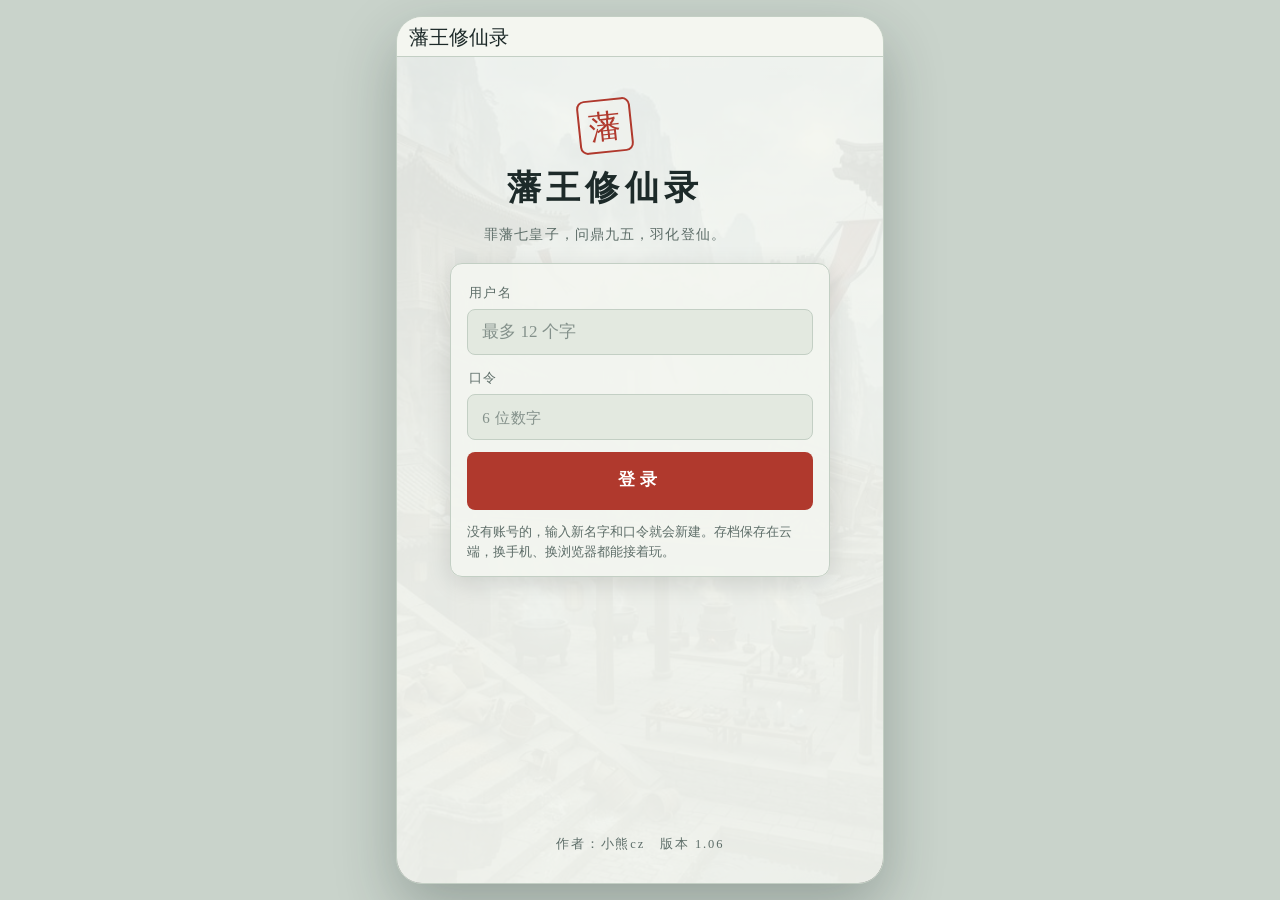
==== index.html @ cc50a000 "Add files via upload" ====
<!DOCTYPE html>
<html lang="zh-CN">
<head>
<meta charset="utf-8">
<meta name="viewport" content="width=device-width, initial-scale=1, viewport-fit=cover">
<title>藩王修仙录</title>
<meta name="apple-mobile-web-app-capable" content="yes">
<meta name="mobile-web-app-capable" content="yes">
<meta name="apple-mobile-web-app-status-bar-style" content="black-translucent">
<meta name="apple-mobile-web-app-title" content="藩王修仙录">
<meta name="format-detection" content="telephone=no">
<link rel="apple-touch-icon" href="images/icon.png">
<link rel="stylesheet" href="css/style.css?v=106">
</head>
<body>
<div id="app">
  <div class="phone" id="phone">
    <div class="top" id="status"></div>
    <main class="screen" id="main"></main>
    <nav class="nav" id="nav"></nav>
    <div id="loading"><div class="lbox"><h1>藩王修仙录</h1><div class="lbar"><i id="lbari"></i></div><p id="ltxt">正在加载……</p></div></div>
  </div>
</div>
<script src="data/config.js?v=106"></script>
<script src="data/partners.js?v=106"></script>
<script src="data/events.js?v=106"></script>
<script src="data/help.js?v=106"></script>
<script src="data/changelog.js?v=106"></script>
<script src="data/actions.js?v=106"></script>
<script src="data/ev/gov.js?v=106"></script>
<script src="data/ev/mil.js?v=106"></script>
<script src="data/ev/trv.js?v=106"></script>
<script src="data/ev/cul.js?v=106"></script>
<script src="data/ev/har.js?v=106"></script>
<script src="data/ev/crt.js?v=106"></script>
<script src="data/ev/rnd.js?v=106"></script>
<script src="data/ev/promo.js?v=106"></script>
<script src="data/ev/yearend.js?v=106"></script>
<script src="js/lz-string.min.js"></script>
<script src="js/engine.js?v=106"></script>
<script src="js/ach.js?v=106"></script>
<script src="js/cloud.js?v=106"></script>
<script src="js/ghcfg.js?v=106"></script>
<script src="js/ghsave.js?v=106"></script>
<script src="js/main.js?v=106"></script>
</body>
</html>
---- css/style.css ----
:root{
  --desk:#c9d3cb; --bg:#e3e9e0; --paper:#f4f6f0; --ink:#1d2a29; --muted:#5d6d68; --line:#c3cfc4; --soft:#e8eee5;
  --veil:244,246,240; --gold:#a6741a; --cinnabar:#b0392d; --jade:#2f6b5c; --ok:#2e7d3c; --okbg:#e2f1e3;
  --title:"Kaiti SC","STKaiti","KaiTi","楷体","Songti SC","STSong",serif;
  --body:"Songti SC","STSong","SimSun","宋体","Noto Serif SC",serif;
  box-sizing:border-box;
  padding-top:env(safe-area-inset-top,0px);
  padding-bottom:env(safe-area-inset-bottom,0px);
}
@media (prefers-color-scheme: dark){
  :root:not([data-theme="light"]){--veil:24,34,31;--desk:#0a100e;--bg:#111917;--paper:#18221f;--ink:#e3ebe5;--muted:#93a39d;--line:#2d3b37;--soft:#1f2b28;--gold:#d8a845;--cinnabar:#e0644f;--jade:#6fb39f;--ok:#7fcf8a;--okbg:#1f3324;}
}
:root[data-theme="dark"]{--veil:24,34,31;--desk:#0a100e;--bg:#111917;--paper:#18221f;--ink:#e3ebe5;--muted:#93a39d;--line:#2d3b37;--soft:#1f2b28;--gold:#d8a845;--cinnabar:#e0644f;--jade:#6fb39f;--ok:#7fcf8a;--okbg:#1f3324;}
html{height:100%;scroll-padding-top:env(safe-area-inset-top,0px)}
*,*::before,*::after{box-sizing:border-box}
[hidden]{display:none!important}
body{height:100%;margin:0;-webkit-tap-highlight-color:transparent;overscroll-behavior:none;background:var(--desk);color:var(--ink);font-family:var(--body);font-size:15px;line-height:1.7;-webkit-text-size-adjust:100%}
button,input,select,textarea{font-family:inherit;font-size:inherit;color:inherit}
:focus-visible{outline:2px solid var(--gold);outline-offset:2px}

/* 手机外框：桌面上按 9:16 居中显示，手机上铺满 */
#app{height:100%;display:flex;align-items:center;justify-content:center;padding:16px}
.phone{height:100%;max-height:900px;aspect-ratio:9/16;max-width:100%;background:var(--bg);border:1px solid var(--line);border-radius:26px;overflow:hidden;
  display:grid;grid-template-rows:auto minmax(0,1fr) auto;box-shadow:0 24px 60px rgba(20,40,35,.28)}
@media (max-width:540px){#app{padding:0}.phone{aspect-ratio:auto;width:100%;max-height:none;border:0;border-radius:0;box-shadow:none}}

/* 顶部状态栏 */
.top{background:var(--paper);border-bottom:1px solid var(--line);padding:8px 12px 7px}
.t1{display:flex;align-items:baseline;gap:10px}
.tname{font-family:var(--title);font-size:20px;line-height:1.2}
.tdate{font-size:13px;color:var(--muted);flex:1}
.gear{border:1px solid var(--line);background:var(--bg);border-radius:6px;font-size:11px;padding:1px 7px;cursor:pointer;color:var(--muted)}
.t2{display:flex;align-items:center;gap:8px;font-size:12.5px;margin-top:3px}
.tbar{flex:1;height:5px;background:var(--soft);border-radius:3px;overflow:hidden}
.tbar i{display:block;height:100%;background:var(--jade)}
.t3{display:flex;flex-wrap:wrap;gap:4px;margin-top:5px}
.tchip{font-size:12px;background:var(--soft);border-radius:4px;padding:0 6px;color:var(--muted)}
.tchip b{color:var(--ink);font-weight:600;margin-left:3px}
.tchip.warn b{color:var(--cinnabar)}

/* 中间：立绘 + 对话框 + 选项 */
.screen{min-height:0;position:relative;overflow:hidden}
.play{height:100%;display:grid;grid-template-rows:minmax(70px,1fr) auto auto}
.stagepic{position:relative;min-height:0;display:flex;justify-content:center;align-items:flex-end;padding:12px 0 0;
  background:radial-gradient(ellipse at 50% 100%,var(--soft),transparent 70%)}
.stagepic .portrait{height:100%;aspect-ratio:9/16;max-width:100%}
.portrait{position:relative;display:block}
.portrait img{width:100%;height:100%;object-fit:cover;object-position:50% 20%;display:block;border-radius:10px}
.seal{position:absolute;top:8px;right:8px;writing-mode:vertical-rl;background:var(--cinnabar);color:#fff;font-family:var(--title);font-size:16px;line-height:1.1;padding:6px 3px;border-radius:3px;letter-spacing:.1em}
.ap{font-size:12.5px;color:var(--muted);background:var(--soft);border-radius:4px;padding:0 7px;white-space:nowrap}
.ap b{color:var(--jade);font-size:14px}
.endm{border-left-color:var(--muted)}
.endm.primary{border-left-color:var(--cinnabar)}
.stag{display:inline-block;font-size:11.5px;color:var(--jade);border:1px solid var(--jade);border-radius:3px;padding:0 6px;margin-bottom:3px}
.hubhead{display:flex;align-items:center;justify-content:space-between;gap:8px}
.endbtn{flex:none;border:1px solid var(--cinnabar);color:var(--cinnabar);background:var(--paper);border-radius:6px;padding:3px 12px;font-family:var(--title);font-size:15px;cursor:pointer;line-height:1.3;text-align:center}
.endbtn small{display:block;font-family:var(--body);font-size:11px;color:var(--muted)}
.endbtn:hover{background:var(--soft)}
.endbtn.hot{background:var(--cinnabar);color:#fff;animation:pulse 1.6s ease-in-out infinite}
@keyframes pulse{0%,100%{box-shadow:0 0 0 0 rgba(176,57,45,.45)}50%{box-shadow:0 0 0 6px rgba(176,57,45,0)}}
.aptag{font-family:var(--body);font-size:13px;color:var(--jade)}
.guide{margin-top:6px;border:1px solid var(--line);border-radius:6px;background:var(--bg);padding:4px 8px;cursor:pointer;font-size:12.5px;line-height:1.55}
.guide:hover{border-color:var(--gold)}
.gl{display:flex;gap:6px}
.gl b{flex:none;font-weight:600;color:var(--gold);min-width:4em}
.gl.warn b,.gl.warn span{color:var(--cinnabar)}
.gl.tip b{color:var(--jade)}
.gmore{text-align:right;color:var(--muted);font-size:11.5px}
.hub .dialog{max-height:clamp(120px,36vh,320px)}
.qcard{background:var(--soft);border-radius:8px;padding:8px 11px;font-size:13.5px}
.qcard.warn{border-left:3px solid var(--cinnabar)}
.qcard h5{margin:0;font-family:var(--title);font-weight:400;font-size:17px}
.qcard p{margin:4px 0 0;white-space:pre-wrap}
.qprog{color:var(--jade)}
.qrew{color:var(--gold)}
.qline{display:flex;justify-content:space-between;gap:8px;font-size:13.5px;padding:4px 0;border-bottom:1px dashed var(--line)}
.qline small{color:var(--gold);white-space:nowrap}
.qline.ok span{color:var(--jade)}
.qline em{font-style:normal;color:var(--jade);font-size:12.5px}
.whotag{position:absolute;left:12px;bottom:8px;font-size:12.5px;color:var(--muted);background:var(--paper);border:1px solid var(--line);border-radius:4px;padding:0 7px}
.whotag:empty{display:none}
.dialog{background:var(--paper);border-top:2px solid var(--gold);padding:9px 14px 6px;max-height:clamp(84px,44vh,440px);overflow:auto}
.dialog h2{font-family:var(--title);font-weight:400;font-size:19px;margin:0 0 2px;line-height:1.35}
.dialog p{margin:0;white-space:pre-wrap;font-size:14.5px}
.choices{background:var(--paper);padding:6px 12px 10px;display:flex;flex-direction:column;gap:6px;max-height:clamp(120px,40vh,380px);overflow:auto}
.opt{text-align:left;background:var(--bg);border:1px solid var(--line);border-left:3px solid var(--gold);border-radius:6px;padding:7px 11px;font-size:14.5px;cursor:pointer;line-height:1.45;width:100%;min-height:calc(1.45em + 33.4px)}
.opt:hover:not(:disabled){border-color:var(--gold)}
.opt:disabled{opacity:.45;cursor:not-allowed}
.opt small{display:block;color:var(--muted);font-size:12px}
.opt.primary{border-left-color:var(--cinnabar)}
.rew{color:var(--ok)}
.opt:disabled .rew{color:inherit}
.opt.dual{border-left-color:var(--ok)}
.opt.dual:hover:not(:disabled){border-color:var(--ok)}
.hubgrid{display:grid;grid-template-columns:1fr 1fr;gap:6px}
.hubgrid .tile:last-child:nth-child(odd){grid-column:1/-1}
.tile{font-family:var(--title);font-size:17px}
.tile small{font-family:var(--body)}
.decree{display:grid;grid-template-columns:1fr 1fr;gap:6px}
.decree .opt{border-left-color:var(--jade);font-size:13.5px}

/* 底部导航 */
.nav{display:grid;grid-template-columns:repeat(6,1fr);background:var(--paper);border-top:1px solid var(--line)}
.nav:empty{display:none}
.nav button{position:relative;border:0;background:none;padding:9px 0 11px;color:var(--muted);font-size:13.5px;cursor:pointer}
.nav button.on{color:var(--ink);font-weight:600}
.nav button.on::before{content:"";position:absolute;top:0;left:30%;right:30%;height:2px;background:var(--cinnabar)}
.dot{position:absolute;top:8px;right:22%;width:7px;height:7px;border-radius:50%;background:var(--cinnabar)}

/* 二级页面 */
.page{height:100%;overflow:auto;padding:14px}
.prow{display:grid;grid-template-columns:96px 1fr;gap:12px;align-items:start}
.prow .portrait{aspect-ratio:9/16}
.ph{font-family:var(--title);font-weight:400;font-size:21px;margin:0}
.sub{font-family:var(--title);font-weight:400;font-size:17px;margin:14px 0 6px}
.note{color:var(--muted);font-size:13.5px;margin:6px 0 0;white-space:pre-wrap}
.chips{display:grid;grid-template-columns:repeat(auto-fill,minmax(92px,1fr));gap:5px}
.chip{background:var(--soft);border-radius:6px;padding:2px 8px;font-size:13px;display:flex;justify-content:space-between;gap:6px}
.chip b{font-weight:600}
.chip.warn b{color:var(--cinnabar)}
.log{margin:0;padding-left:20px;font-size:13.5px}
.pcard{display:grid;grid-template-columns:64px 1fr;gap:12px;padding:10px 0;border-bottom:1px solid var(--line)}
.pcard:last-child{border-bottom:0}
.pcard .portrait{aspect-ratio:9/16}
.pcard .seal{font-size:11px;top:4px;right:4px;padding:3px 2px}
.pcard h4{margin:0;font-family:var(--title);font-weight:400;font-size:18px}
.row{display:flex;flex-wrap:wrap;gap:6px;align-items:center;margin-top:6px}
input[type=text],input[type=number],select,textarea{background:var(--bg);border:1px solid var(--line);border-radius:5px;padding:4px 8px}
input[type=number]{width:100%}
.small{font-size:13px;padding:3px 10px;border:1px solid var(--line);background:var(--bg);border-radius:5px;cursor:pointer;display:inline-block}
.btns{display:flex;flex-wrap:wrap;gap:6px}
.small.danger{border-color:var(--cinnabar);color:var(--cinnabar)}
.create label{display:block;margin:12px 0 0}
.create input[type=text]{width:100%;display:block;margin-top:4px}
.gsel{display:flex;gap:18px;margin:10px 0 14px}
.gsel label{margin:0}
.over{text-align:center;padding-top:40px}
.over h2{font-family:var(--title);font-weight:400;font-size:32px;color:var(--cinnabar);margin:0 0 10px}
.over .opt{text-align:center;margin-top:14px}

/* GM 页（桌面宽屏，不在手机框内） */
.gmbody{height:auto;min-height:100%;background:var(--desk)}
.gmpage{width:100%;max-width:960px;margin:0 auto;padding:16px}
.gmtip{margin:0 0 12px}
.gmmsg{background:var(--soft);border-left:3px solid var(--jade);border-radius:6px;padding:6px 10px;margin-bottom:12px;font-size:13.5px}
a.small{color:inherit;text-decoration:none}
.gmhead{display:flex;justify-content:space-between;align-items:center;margin-bottom:10px}
.brand{font-family:var(--title);font-size:24px;letter-spacing:.1em}
.panel{background:var(--paper);border:1px solid var(--line);border-radius:10px;padding:12px;margin-bottom:12px}
.gm h3{font-family:var(--title);font-weight:400;font-size:19px;margin:0 0 8px}
.grid{display:grid;grid-template-columns:repeat(auto-fill,minmax(130px,1fr));gap:8px 10px}
.grid label{font-size:13px;color:var(--muted);display:block}
textarea{width:100%;min-height:110px;font-size:12px}
@media (prefers-reduced-motion:reduce){*{transition:none!important}}
details.help{background:var(--paper);border:1px solid var(--line);border-radius:10px;margin:8px 0;padding:0 14px}
details.help summary{padding:12px 0;font-size:17px;cursor:pointer;list-style:none}
details.help summary::before{content:"▸ ";color:var(--gold)}
details.help[open] summary::before{content:'▾ '}
details.help p{white-space:pre-line;margin:0 0 12px;line-height:1.7;font-size:15px}
.title{display:flex;flex-direction:column;gap:10px;padding:28px 18px}
.title .ttl{font-family:var(--title);font-size:34px;text-align:center;margin:18px 0 0;letter-spacing:.15em}
.title .ctr{text-align:center;margin-bottom:12px}
.title .opt{padding:12px 14px;font-size:17px}
.title .opt.primary{border-left-color:var(--cinnabar)}
.title .note.warn{color:var(--cinnabar)}

/* 主角场景不放立绘：文字框和选项占满整屏 */
/* 有立绘时：立绘至少占画面约三成，对话框和选项各自在剩下的空间里滚动，不再把立绘挤没 */
.screen{container-type:size}
.play:not(.nopic){grid-template-rows:minmax(clamp(130px,24vh,240px),1fr) auto auto;grid-template-rows:minmax(30cqh,1fr) auto auto}
.play:not(.nopic) .dialog{max-height:clamp(84px,28vh,340px);max-height:30cqh}
.play:not(.nopic) .choices{max-height:clamp(110px,34vh,380px);max-height:40cqh}
.play.nopic{grid-template-rows:auto minmax(0,1fr)}
.play.nopic .dialog{max-height:clamp(120px,46vh,520px)}
.play.nopic .choices{max-height:none;min-height:0}
.hub.nopic .dialog{max-height:none}

/* 目标进度：一项一个小标签，完成的绿色，差得最多的红色 */
.pchips{display:inline}
.pchip{display:inline-block;padding:1px 7px;margin:3px 4px 0 0;border-radius:6px;background:var(--soft);border:1px solid var(--line);font-size:13px;line-height:1.5}
.pchip.ok{color:var(--ok);background:var(--okbg);border-color:transparent}
.pchip.low{color:var(--cinnabar);border-color:var(--cinnabar);font-weight:600}

/* 后宅选项里的小头像 */
.opt.withpic{display:flex;align-items:center;gap:10px}
.opt .othumb{flex:none;width:38px;height:52px;object-fit:cover;object-position:50% 15%;border-radius:5px}
.opt .otxt{flex:1;min-width:0}
/* 立绘放大 */
.portrait.zoomable{cursor:zoom-in}
#zoomlay{position:fixed;inset:0;z-index:100;background:rgba(0,0,0,.82);display:flex;align-items:center;justify-content:center;cursor:zoom-out;padding:12px}
#zoomlay .zbox{position:relative;max-width:100%;max-height:100%;display:flex}
#zoomlay img{max-width:100%;max-height:calc(100vh - 24px);object-fit:contain;border-radius:10px;box-shadow:0 6px 30px rgba(0,0,0,.5)}
#zoomlay .seal{top:14px;right:14px;font-size:24px;padding:10px 6px}

/* 场景背景图 + 蒙版：背景隐约透出，文字和选项下面垫更不透明的底，保证字看得清；立绘那一栏不用背景 */
.screen.hasbg{background:linear-gradient(rgba(var(--veil),.35),rgba(var(--veil),.55) 45%,rgba(var(--veil),.7)),var(--bgimg) center/cover no-repeat}
.screen.hasbg .stagepic{background:radial-gradient(ellipse at 50% 100%,var(--soft),transparent 70%),var(--bg)}
.screen.hasbg .dialog{background:rgba(var(--veil),.78);backdrop-filter:blur(2px);-webkit-backdrop-filter:blur(2px)}
.screen.hasbg .choices{background:rgba(var(--veil),.72)}
.screen.hasbg .opt{background:rgba(var(--veil),.9)}
/* 标签页、标题页、结局页：文字直接写在背景上，蒙版要更重 */
.screen.hasbg>.page{background:rgba(var(--veil),.86);min-height:100%}

/* 打开游戏时的加载界面：先把背景图和立绘下载好，进游戏后就不会再等图片 */
.phone{position:relative}
#loading{position:absolute;inset:0;z-index:90;display:flex;align-items:center;justify-content:center;background:var(--paper);transition:opacity .4s}
#loading.done{opacity:0;pointer-events:none}
#loading .lbox{width:min(70%,280px);text-align:center}
#loading h1{font-family:var(--title);font-weight:400;font-size:30px;letter-spacing:.2em;margin:0 0 18px;color:var(--ink)}
#loading .lbar{height:4px;background:var(--line);border-radius:2px;overflow:hidden}
#loading .lbar i{display:block;height:100%;width:0;background:var(--jade);transition:width .2s}
#loading p{margin:10px 0 0;font-size:13px;color:var(--muted)}

/* 帝业页「上表求晋升」：条件齐了时醒目一点 */
.opt.promoask{font-size:16px;font-family:var(--title)}
.opt.promoask.hot{background:var(--cinnabar);color:#fff;border-color:var(--cinnabar);animation:pulse 1.6s ease-in-out infinite}
.opt.promoask.hot small{color:rgba(255,255,255,.85)}
.screen.hasbg .opt.promoask.hot{background:var(--cinnabar)}
/* 开发者说明 */
.devlog .dl-card{margin-bottom:10px}
.devlog .dl-head{display:flex;justify-content:space-between;align-items:baseline;gap:8px;border-bottom:1px solid var(--line);padding-bottom:4px;margin-bottom:4px}
.devlog .dl-head b{font-family:var(--title);font-weight:400;font-size:16px}
.devlog .dl-head span{font-size:12px;color:var(--muted);white-space:nowrap}
.devlog .dl-k{margin:8px 0 2px;font-size:12.5px;font-weight:600}
.devlog .dl-k.add{color:var(--ok)}.devlog .dl-k.chg{color:var(--gold)}.devlog .dl-k.fix{color:var(--cinnabar)}
.devlog ul.dl{margin:0;padding-left:1.2em;font-size:13.5px;line-height:1.6}
.devlog ul.dl li{margin:2px 0}
/* 云端版登录页 */
.login{align-items:stretch}
.login>*{width:100%;max-width:380px;margin-left:auto;margin-right:auto}
.lhead{text-align:center;margin:14px 0 6px}
.lseal{width:54px;height:54px;margin:0 auto 6px;border:2px solid var(--cinnabar);color:var(--cinnabar);border-radius:8px;font-family:var(--title);font-size:32px;line-height:50px;transform:rotate(-6deg);background:rgba(var(--veil),.6)}
.lhead .ttl{margin:4px 0 0}
.lsub{margin:6px 0 0;color:var(--muted);font-size:14px;letter-spacing:.08em}
.lcard{background:rgba(var(--veil),.92);border:1px solid var(--line);border-radius:12px;padding:18px 16px 14px;box-shadow:0 6px 24px rgba(0,0,0,.12);display:flex;flex-direction:column;gap:12px}
.lf{display:block}
.lf span{display:block;font-size:13px;color:var(--muted);margin:0 0 5px 2px;letter-spacing:.1em}
.lf input{width:100%;display:block;height:46px;padding:0 14px;font-size:17px;background:var(--bg);border:1px solid var(--line);border-radius:8px;outline:none;transition:border-color .15s,box-shadow .15s;-webkit-appearance:none}
.lf input:focus{border-color:var(--gold);box-shadow:0 0 0 3px rgba(166,116,26,.18)}
.lf input[type=password]{letter-spacing:.45em;font-size:20px}
.lf input[type=password]::placeholder{letter-spacing:.05em;font-size:15px}
.lf input::placeholder{color:var(--muted);opacity:.7}
.login .opt.lgo{text-align:center;font-size:17px;font-weight:600;letter-spacing:.3em;padding:12px;border:none;background:var(--cinnabar);color:#fff;border-radius:8px}
.login .opt.lgo:disabled{opacity:.55}
.login .opt.lback{text-align:center;border-left-width:1px;border-radius:8px}
.lq{margin:0;font-size:15px;line-height:1.6}
.lnote{margin:0;font-size:12.5px;color:var(--muted);line-height:1.6}
.lmsg{font-size:13.5px;color:var(--cinnabar);background:rgba(176,57,45,.08);border-radius:6px;padding:7px 10px}
.lmsg.ok{color:var(--jade);background:rgba(47,107,92,.1)}
.lbusy{font-size:13.5px;color:var(--muted);display:flex;align-items:center;gap:8px}
.lbusy i{width:14px;height:14px;border:2px solid var(--line);border-top-color:var(--gold);border-radius:50%;animation:lspin .8s linear infinite}
@keyframes lspin{to{transform:rotate(360deg)}}
.luser{display:flex;align-items:center;gap:8px;background:rgba(var(--veil),.92);border:1px solid var(--line);border-radius:10px;padding:9px 12px;font-size:14px}
.luser span{color:var(--muted);font-size:12.5px}
.luser b{flex:1;font-family:var(--title);font-weight:400;font-size:18px}
.lslot{display:flex;gap:6px;align-items:stretch}
.lslot .opt{flex:1;display:flex;flex-wrap:wrap;align-items:center;column-gap:10px}
.lslot .opt small{flex-basis:100%;padding-left:36px;margin-top:2px}
.lslot .opt.lempty{border-left-color:var(--line);border-style:dashed;border-left-style:solid;color:var(--muted)}
.lno{flex:none;width:26px;height:26px;border-radius:50%;border:1px solid var(--gold);color:var(--gold);font-size:14px;line-height:24px;text-align:center}
.lslot .opt.primary .lno{background:var(--cinnabar);border-color:var(--cinnabar);color:#fff}
.ldel{flex:none;width:52px;border:1px solid var(--line);background:rgba(var(--veil),.9);border-radius:6px;color:var(--muted);font-size:13px;cursor:pointer}
.ldel:hover{color:var(--cinnabar);border-color:var(--cinnabar)}
.lfoot{margin-top:auto;margin-bottom:0;padding-top:18px;text-align:center;font-size:12.5px;color:var(--muted);letter-spacing:.15em}
.lver{margin-left:1.2em}
.vrow{margin-top:8px}
.login .opt.lupd{text-align:center;border:1px solid var(--gold);border-left-width:1px;border-radius:10px;background:rgba(166,116,26,.12);animation:lpulse 1.6s ease-in-out infinite}
.login .opt.lupd b{color:var(--gold);font-size:16px;letter-spacing:.1em}
@keyframes lpulse{50%{box-shadow:0 0 0 4px rgba(166,116,26,.18)}}
.updbar{display:block;width:100%;margin-top:6px;padding:5px 10px;border:1px solid var(--gold);border-radius:6px;background:rgba(166,116,26,.12);color:var(--gold);font-size:13px;text-align:center;cursor:pointer}
.updbar.warn{border-color:var(--cinnabar);color:var(--cinnabar);background:rgba(176,57,45,.08)}
/* 更新后弹窗 */
#newlay{position:fixed;inset:0;z-index:300;background:rgba(0,0,0,.55);display:flex;align-items:center;justify-content:center;padding:16px}
#newlay .nbox{background:var(--paper);color:var(--ink);border:1px solid var(--line);border-radius:12px;max-width:380px;width:100%;max-height:80vh;display:flex;flex-direction:column;padding:16px 16px 14px;box-shadow:0 10px 40px rgba(0,0,0,.35)}
#newlay h3{margin:0 0 10px;font-family:var(--title);font-weight:400;font-size:22px;display:flex;align-items:baseline;gap:10px}
#newlay h3 small{font-family:inherit;font-size:13px;color:var(--muted)}
#newlay ul{margin:0 0 14px;padding-left:1.2em;overflow-y:auto;font-size:14px;line-height:1.65}
#newlay li{margin:0 0 6px}
#newlay .opt{text-align:center;flex:none}
#newlay .nmsg{margin:0 0 14px;font-size:15px;line-height:1.7;white-space:pre-line}
/* 我的成就 / 我的数据 */
.opt.achbtn{text-align:center;flex:1;font-size:15px}
.btns .opt.achbtn{width:auto}
.achtop{display:flex;align-items:baseline;gap:6px;background:var(--soft);border-radius:8px;padding:10px 12px;font-size:15px}
.achtop b{font-size:26px;font-family:var(--title);font-weight:400;color:var(--gold)}
.achtop span{margin-left:auto;font-size:12px;color:var(--muted)}
.achlist{display:grid;grid-template-columns:1fr 1fr;gap:6px}
.achcard{border:1px dashed var(--line);border-radius:8px;padding:8px 10px;color:var(--muted);background:rgba(var(--veil),.6)}
.achcard b{display:block;font-family:var(--title);font-weight:400;font-size:16px}
.achcard span{display:block;font-size:12px;line-height:1.5}
.achcard small{display:block;font-size:11px;margin-top:3px}
.achcard.got{border:1px solid var(--gold);color:var(--ink);background:rgba(166,116,26,.08)}
.achcard.got b{color:var(--gold)}
.sbig{display:grid;grid-template-columns:repeat(4,1fr);gap:6px;margin:0 0 6px}
.sbig div{background:var(--soft);border-radius:8px;padding:8px 4px;text-align:center}
.sbig b{display:block;font-size:22px;font-family:var(--title);font-weight:400;color:var(--gold)}
.sbig span{font-size:12px;color:var(--muted)}
.ends{display:flex;flex-direction:column;gap:5px}
.erow{display:grid;grid-template-columns:5.5em 1fr 2.5em;align-items:center;gap:8px;font-size:13px}
.erow i{display:block;height:10px;border-radius:5px;background:var(--gold)}
.erow b{text-align:right;font-weight:600}
.scard{background:var(--soft);border-radius:8px;padding:6px 12px;margin-top:8px}
.scard summary{font-family:var(--title);font-size:17px;cursor:pointer;padding:2px 0}
.srow{display:flex;justify-content:space-between;gap:10px;font-size:13.5px;padding:4px 0;border-top:1px solid var(--line)}
.srow b{font-weight:600;white-space:nowrap}
#achlay{position:fixed;inset:0;z-index:310;background:rgba(0,0,0,.5);display:flex;align-items:center;justify-content:center;padding:16px}
#achlay .abox{background:var(--paper);color:var(--ink);border:1px solid var(--gold);border-radius:12px;max-width:340px;width:100%;max-height:80vh;overflow:auto;padding:18px 16px 14px;text-align:center;box-shadow:0 10px 40px rgba(0,0,0,.35);animation:apop .35s ease-out}
@keyframes apop{from{transform:scale(.85);opacity:0}to{transform:none;opacity:1}}
#achlay .aseal{width:46px;height:46px;margin:0 auto 4px;border:2px solid var(--gold);color:var(--gold);border-radius:50%;font-family:var(--title);font-size:24px;line-height:42px}
#achlay h3{margin:4px 0 10px;font-family:var(--title);font-weight:400;font-size:20px;color:var(--gold)}
#achlay .aitem{background:var(--soft);border-radius:8px;padding:8px 10px;margin-bottom:8px}
#achlay .aitem b{display:block;font-family:var(--title);font-weight:400;font-size:18px}
#achlay .aitem span{font-size:13px;color:var(--muted)}
#achlay .opt{text-align:center;margin-top:4px}
.lacc{display:grid;grid-template-columns:1fr 1fr;gap:8px;margin-top:4px}
.login .lacc .opt{text-align:center;border-left-width:1px;border-color:var(--gold);border-radius:10px;font-size:16px}
.login .lacc .opt small{font-size:11.5px}
.acctpage{padding:12px 12px 18px}
.acctpage>.page{padding:0;background:none!important;min-height:0}
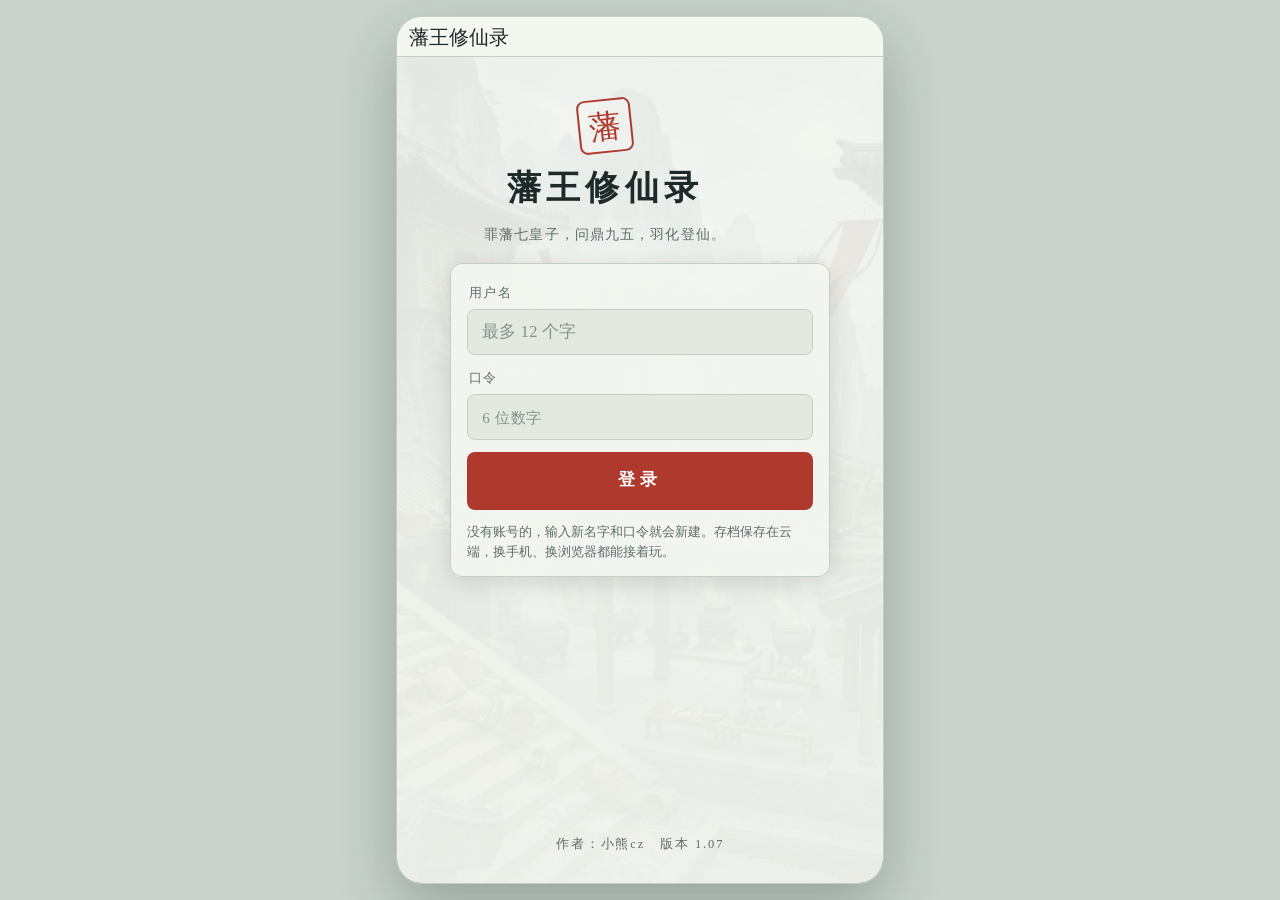
==== commit 43571417: "Add files via upload" ====
--- a/index.html
+++ b/index.html
@@ -10,7 +10,7 @@
 <meta name="apple-mobile-web-app-title" content="藩王修仙录">
 <meta name="format-detection" content="telephone=no">
 <link rel="apple-touch-icon" href="images/icon.png">
-<link rel="stylesheet" href="css/style.css?v=106">
+<link rel="stylesheet" href="css/style.css?v=107">
 </head>
 <body>
 <div id="app">
@@ -21,27 +21,27 @@
     <div id="loading"><div class="lbox"><h1>藩王修仙录</h1><div class="lbar"><i id="lbari"></i></div><p id="ltxt">正在加载……</p></div></div>
   </div>
 </div>
-<script src="data/config.js?v=106"></script>
-<script src="data/partners.js?v=106"></script>
-<script src="data/events.js?v=106"></script>
-<script src="data/help.js?v=106"></script>
-<script src="data/changelog.js?v=106"></script>
-<script src="data/actions.js?v=106"></script>
-<script src="data/ev/gov.js?v=106"></script>
-<script src="data/ev/mil.js?v=106"></script>
-<script src="data/ev/trv.js?v=106"></script>
-<script src="data/ev/cul.js?v=106"></script>
-<script src="data/ev/har.js?v=106"></script>
-<script src="data/ev/crt.js?v=106"></script>
-<script src="data/ev/rnd.js?v=106"></script>
-<script src="data/ev/promo.js?v=106"></script>
-<script src="data/ev/yearend.js?v=106"></script>
+<script src="data/config.js?v=107"></script>
+<script src="data/partners.js?v=107"></script>
+<script src="data/events.js?v=107"></script>
+<script src="data/help.js?v=107"></script>
+<script src="data/changelog.js?v=107"></script>
+<script src="data/actions.js?v=107"></script>
+<script src="data/ev/gov.js?v=107"></script>
+<script src="data/ev/mil.js?v=107"></script>
+<script src="data/ev/trv.js?v=107"></script>
+<script src="data/ev/cul.js?v=107"></script>
+<script src="data/ev/har.js?v=107"></script>
+<script src="data/ev/crt.js?v=107"></script>
+<script src="data/ev/rnd.js?v=107"></script>
+<script src="data/ev/promo.js?v=107"></script>
+<script src="data/ev/yearend.js?v=107"></script>
 <script src="js/lz-string.min.js"></script>
-<script src="js/engine.js?v=106"></script>
-<script src="js/ach.js?v=106"></script>
-<script src="js/cloud.js?v=106"></script>
-<script src="js/ghcfg.js?v=106"></script>
-<script src="js/ghsave.js?v=106"></script>
-<script src="js/main.js?v=106"></script>
+<script src="js/engine.js?v=107"></script>
+<script src="js/ach.js?v=107"></script>
+<script src="js/cloud.js?v=107"></script>
+<script src="js/ghcfg.js?v=107"></script>
+<script src="js/ghsave.js?v=107"></script>
+<script src="js/main.js?v=107"></script>
 </body>
 </html>
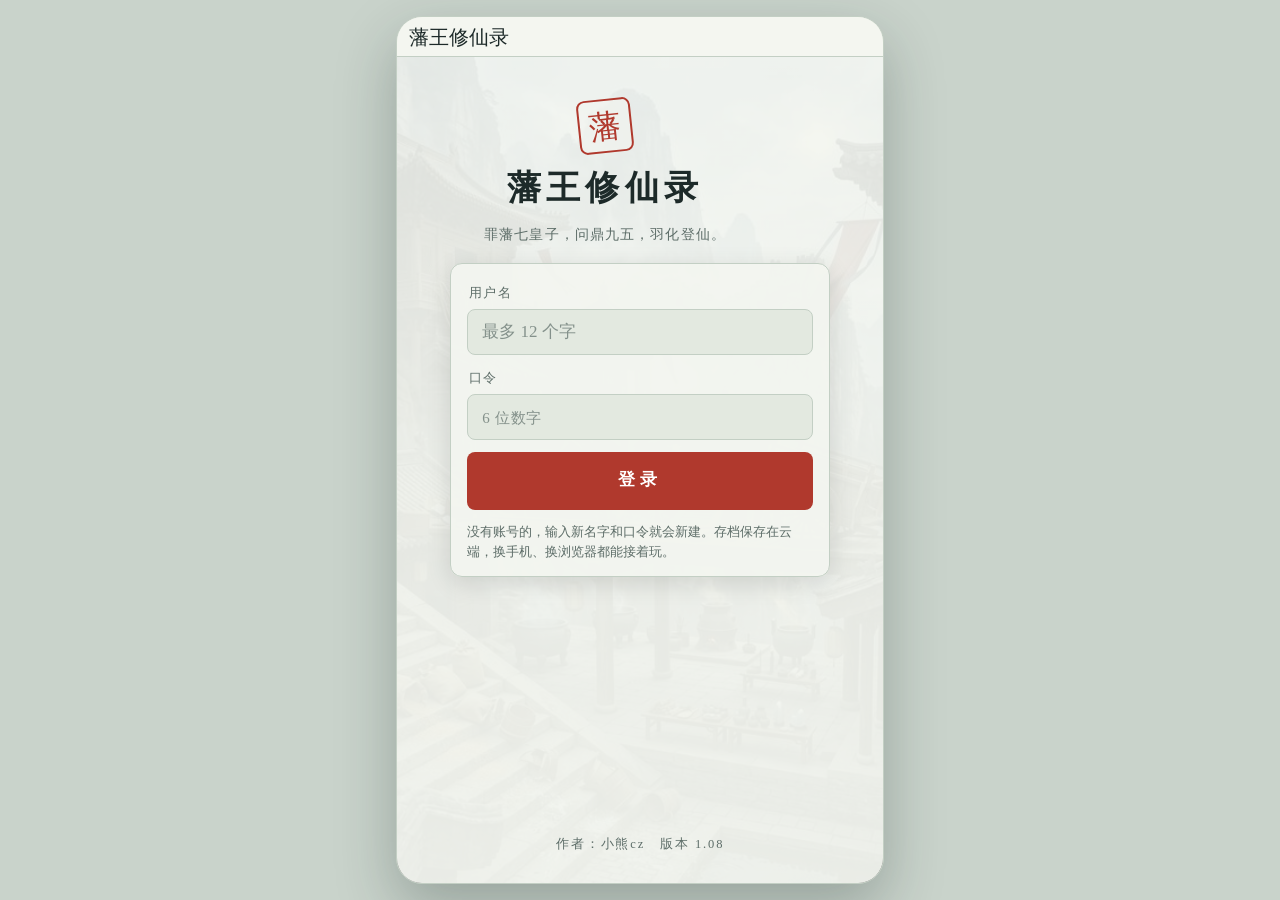
==== commit b229ca01: "Add files via upload" ====
--- a/index.html
+++ b/index.html
@@ -10,7 +10,7 @@
 <meta name="apple-mobile-web-app-title" content="藩王修仙录">
 <meta name="format-detection" content="telephone=no">
 <link rel="apple-touch-icon" href="images/icon.png">
-<link rel="stylesheet" href="css/style.css?v=107">
+<link rel="stylesheet" href="css/style.css?v=108">
 </head>
 <body>
 <div id="app">
@@ -21,27 +21,27 @@
     <div id="loading"><div class="lbox"><h1>藩王修仙录</h1><div class="lbar"><i id="lbari"></i></div><p id="ltxt">正在加载……</p></div></div>
   </div>
 </div>
-<script src="data/config.js?v=107"></script>
-<script src="data/partners.js?v=107"></script>
-<script src="data/events.js?v=107"></script>
-<script src="data/help.js?v=107"></script>
-<script src="data/changelog.js?v=107"></script>
-<script src="data/actions.js?v=107"></script>
-<script src="data/ev/gov.js?v=107"></script>
-<script src="data/ev/mil.js?v=107"></script>
-<script src="data/ev/trv.js?v=107"></script>
-<script src="data/ev/cul.js?v=107"></script>
-<script src="data/ev/har.js?v=107"></script>
-<script src="data/ev/crt.js?v=107"></script>
-<script src="data/ev/rnd.js?v=107"></script>
-<script src="data/ev/promo.js?v=107"></script>
-<script src="data/ev/yearend.js?v=107"></script>
+<script src="data/config.js?v=108"></script>
+<script src="data/partners.js?v=108"></script>
+<script src="data/events.js?v=108"></script>
+<script src="data/help.js?v=108"></script>
+<script src="data/changelog.js?v=108"></script>
+<script src="data/actions.js?v=108"></script>
+<script src="data/ev/gov.js?v=108"></script>
+<script src="data/ev/mil.js?v=108"></script>
+<script src="data/ev/trv.js?v=108"></script>
+<script src="data/ev/cul.js?v=108"></script>
+<script src="data/ev/har.js?v=108"></script>
+<script src="data/ev/crt.js?v=108"></script>
+<script src="data/ev/rnd.js?v=108"></script>
+<script src="data/ev/promo.js?v=108"></script>
+<script src="data/ev/yearend.js?v=108"></script>
 <script src="js/lz-string.min.js"></script>
-<script src="js/engine.js?v=107"></script>
-<script src="js/ach.js?v=107"></script>
-<script src="js/cloud.js?v=107"></script>
-<script src="js/ghcfg.js?v=107"></script>
-<script src="js/ghsave.js?v=107"></script>
-<script src="js/main.js?v=107"></script>
+<script src="js/engine.js?v=108"></script>
+<script src="js/ach.js?v=108"></script>
+<script src="js/cloud.js?v=108"></script>
+<script src="js/ghcfg.js?v=108"></script>
+<script src="js/ghsave.js?v=108"></script>
+<script src="js/main.js?v=108"></script>
 </body>
 </html>
--- a/css/style.css
+++ b/css/style.css
@@ -83,7 +83,7 @@
 .dialog h2{font-family:var(--title);font-weight:400;font-size:19px;margin:0 0 2px;line-height:1.35}
 .dialog p{margin:0;white-space:pre-wrap;font-size:14.5px}
 .choices{background:var(--paper);padding:6px 12px 10px;display:flex;flex-direction:column;gap:6px;max-height:clamp(120px,40vh,380px);overflow:auto}
-.opt{text-align:left;background:var(--bg);border:1px solid var(--line);border-left:3px solid var(--gold);border-radius:6px;padding:7px 11px;font-size:14.5px;cursor:pointer;line-height:1.45;width:100%;min-height:calc(1.45em + 33.4px)}
+.opt{flex-shrink:0;text-align:left;background:var(--bg);border:1px solid var(--line);border-left:3px solid var(--gold);border-radius:6px;padding:7px 11px;font-size:14.5px;cursor:pointer;line-height:1.45;width:100%;min-height:calc(1.45em + 33.4px)}
 .opt:hover:not(:disabled){border-color:var(--gold)}
 .opt:disabled{opacity:.45;cursor:not-allowed}
 .opt small{display:block;color:var(--muted);font-size:12px}
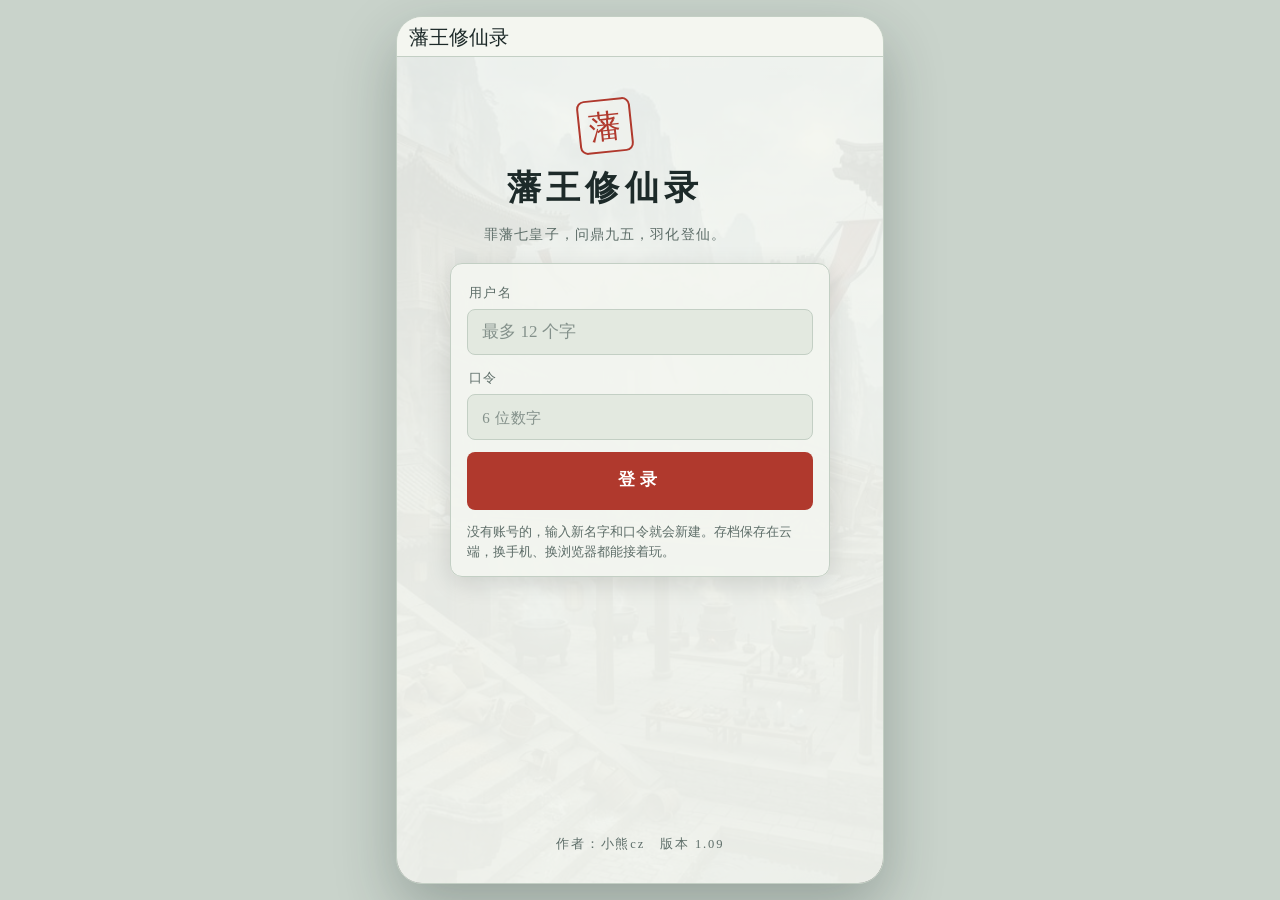
==== commit 675b9b41: "Add files via upload" ====
--- a/index.html
+++ b/index.html
@@ -10,7 +10,7 @@
 <meta name="apple-mobile-web-app-title" content="藩王修仙录">
 <meta name="format-detection" content="telephone=no">
 <link rel="apple-touch-icon" href="images/icon.png">
-<link rel="stylesheet" href="css/style.css?v=108">
+<link rel="stylesheet" href="css/style.css?v=109">
 </head>
 <body>
 <div id="app">
@@ -21,27 +21,27 @@
     <div id="loading"><div class="lbox"><h1>藩王修仙录</h1><div class="lbar"><i id="lbari"></i></div><p id="ltxt">正在加载……</p></div></div>
   </div>
 </div>
-<script src="data/config.js?v=108"></script>
-<script src="data/partners.js?v=108"></script>
-<script src="data/events.js?v=108"></script>
-<script src="data/help.js?v=108"></script>
-<script src="data/changelog.js?v=108"></script>
-<script src="data/actions.js?v=108"></script>
-<script src="data/ev/gov.js?v=108"></script>
-<script src="data/ev/mil.js?v=108"></script>
-<script src="data/ev/trv.js?v=108"></script>
-<script src="data/ev/cul.js?v=108"></script>
-<script src="data/ev/har.js?v=108"></script>
-<script src="data/ev/crt.js?v=108"></script>
-<script src="data/ev/rnd.js?v=108"></script>
-<script src="data/ev/promo.js?v=108"></script>
-<script src="data/ev/yearend.js?v=108"></script>
+<script src="data/config.js?v=109"></script>
+<script src="data/partners.js?v=109"></script>
+<script src="data/events.js?v=109"></script>
+<script src="data/help.js?v=109"></script>
+<script src="data/changelog.js?v=109"></script>
+<script src="data/actions.js?v=109"></script>
+<script src="data/ev/gov.js?v=109"></script>
+<script src="data/ev/mil.js?v=109"></script>
+<script src="data/ev/trv.js?v=109"></script>
+<script src="data/ev/cul.js?v=109"></script>
+<script src="data/ev/har.js?v=109"></script>
+<script src="data/ev/crt.js?v=109"></script>
+<script src="data/ev/rnd.js?v=109"></script>
+<script src="data/ev/promo.js?v=109"></script>
+<script src="data/ev/yearend.js?v=109"></script>
 <script src="js/lz-string.min.js"></script>
-<script src="js/engine.js?v=108"></script>
-<script src="js/ach.js?v=108"></script>
-<script src="js/cloud.js?v=108"></script>
-<script src="js/ghcfg.js?v=108"></script>
-<script src="js/ghsave.js?v=108"></script>
-<script src="js/main.js?v=108"></script>
+<script src="js/engine.js?v=109"></script>
+<script src="js/ach.js?v=109"></script>
+<script src="js/cloud.js?v=109"></script>
+<script src="js/ghcfg.js?v=109"></script>
+<script src="js/ghsave.js?v=109"></script>
+<script src="js/main.js?v=109"></script>
 </body>
 </html>
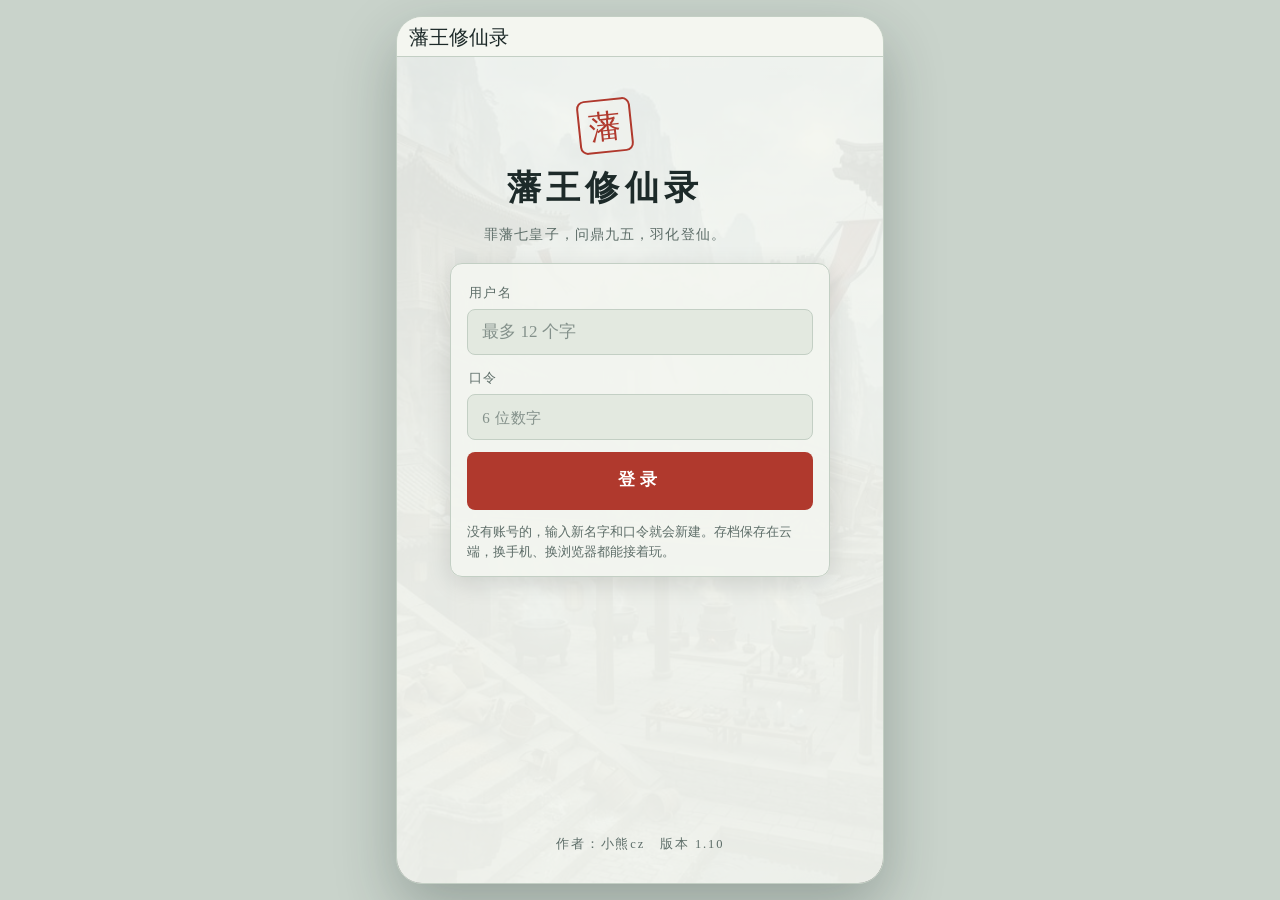
==== commit e31f89f4: "Add files via upload" ====
--- a/index.html
+++ b/index.html
@@ -10,7 +10,7 @@
 <meta name="apple-mobile-web-app-title" content="藩王修仙录">
 <meta name="format-detection" content="telephone=no">
 <link rel="apple-touch-icon" href="images/icon.png">
-<link rel="stylesheet" href="css/style.css?v=109">
+<link rel="stylesheet" href="css/style.css?v=110">
 </head>
 <body>
 <div id="app">
@@ -21,27 +21,27 @@
     <div id="loading"><div class="lbox"><h1>藩王修仙录</h1><div class="lbar"><i id="lbari"></i></div><p id="ltxt">正在加载……</p></div></div>
   </div>
 </div>
-<script src="data/config.js?v=109"></script>
-<script src="data/partners.js?v=109"></script>
-<script src="data/events.js?v=109"></script>
-<script src="data/help.js?v=109"></script>
-<script src="data/changelog.js?v=109"></script>
-<script src="data/actions.js?v=109"></script>
-<script src="data/ev/gov.js?v=109"></script>
-<script src="data/ev/mil.js?v=109"></script>
-<script src="data/ev/trv.js?v=109"></script>
-<script src="data/ev/cul.js?v=109"></script>
-<script src="data/ev/har.js?v=109"></script>
-<script src="data/ev/crt.js?v=109"></script>
-<script src="data/ev/rnd.js?v=109"></script>
-<script src="data/ev/promo.js?v=109"></script>
-<script src="data/ev/yearend.js?v=109"></script>
+<script src="data/config.js?v=110"></script>
+<script src="data/partners.js?v=110"></script>
+<script src="data/events.js?v=110"></script>
+<script src="data/help.js?v=110"></script>
+<script src="data/changelog.js?v=110"></script>
+<script src="data/actions.js?v=110"></script>
+<script src="data/ev/gov.js?v=110"></script>
+<script src="data/ev/mil.js?v=110"></script>
+<script src="data/ev/trv.js?v=110"></script>
+<script src="data/ev/cul.js?v=110"></script>
+<script src="data/ev/har.js?v=110"></script>
+<script src="data/ev/crt.js?v=110"></script>
+<script src="data/ev/rnd.js?v=110"></script>
+<script src="data/ev/promo.js?v=110"></script>
+<script src="data/ev/yearend.js?v=110"></script>
 <script src="js/lz-string.min.js"></script>
-<script src="js/engine.js?v=109"></script>
-<script src="js/ach.js?v=109"></script>
-<script src="js/cloud.js?v=109"></script>
-<script src="js/ghcfg.js?v=109"></script>
-<script src="js/ghsave.js?v=109"></script>
-<script src="js/main.js?v=109"></script>
+<script src="js/engine.js?v=110"></script>
+<script src="js/ach.js?v=110"></script>
+<script src="js/cloud.js?v=110"></script>
+<script src="js/ghcfg.js?v=110"></script>
+<script src="js/ghsave.js?v=110"></script>
+<script src="js/main.js?v=110"></script>
 </body>
 </html>
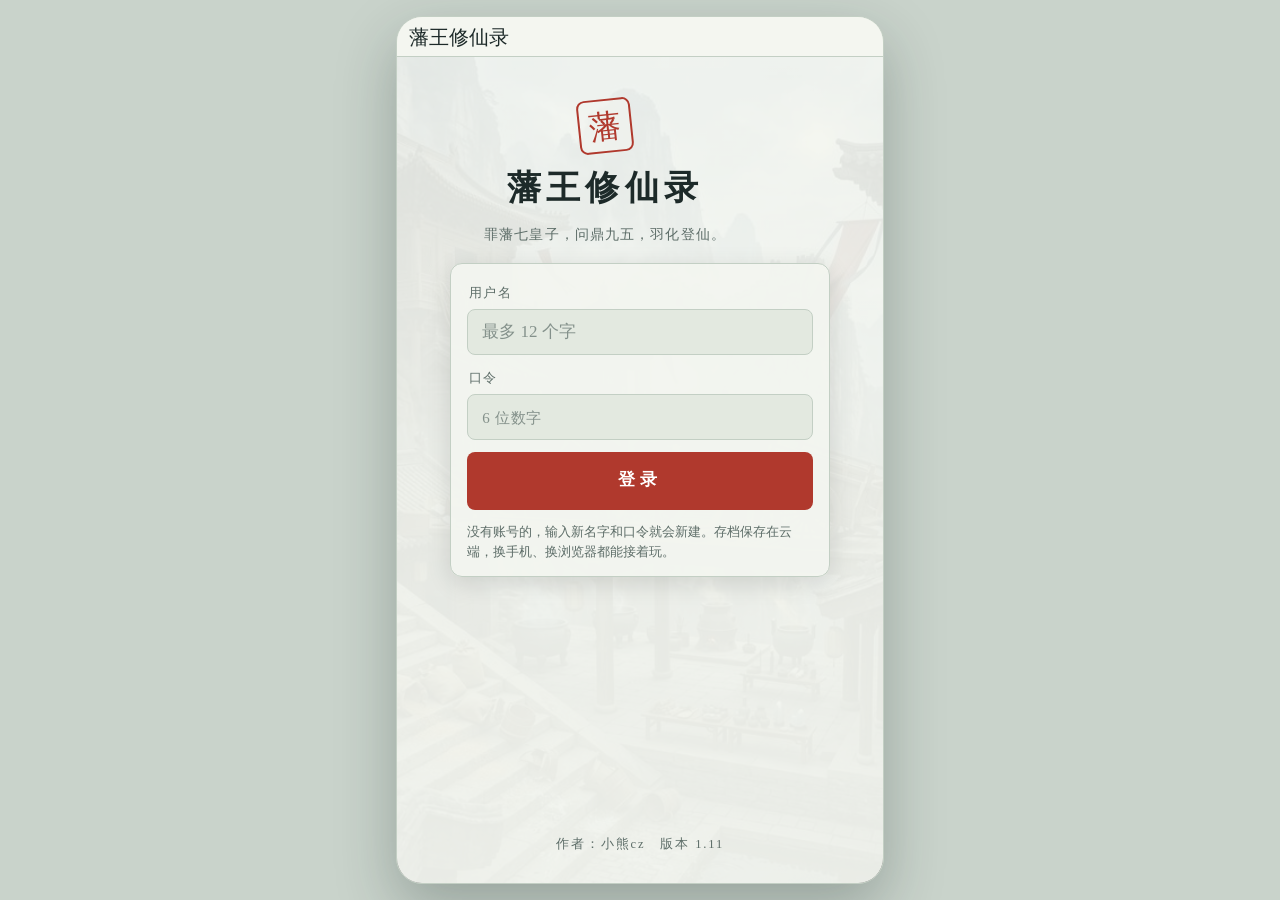
==== commit 5bb5d8af: "Add files via upload" ====
--- a/index.html
+++ b/index.html
@@ -10,7 +10,7 @@
 <meta name="apple-mobile-web-app-title" content="藩王修仙录">
 <meta name="format-detection" content="telephone=no">
 <link rel="apple-touch-icon" href="images/icon.png">
-<link rel="stylesheet" href="css/style.css?v=110">
+<link rel="stylesheet" href="css/style.css?v=111">
 </head>
 <body>
 <div id="app">
@@ -21,27 +21,27 @@
     <div id="loading"><div class="lbox"><h1>藩王修仙录</h1><div class="lbar"><i id="lbari"></i></div><p id="ltxt">正在加载……</p></div></div>
   </div>
 </div>
-<script src="data/config.js?v=110"></script>
-<script src="data/partners.js?v=110"></script>
-<script src="data/events.js?v=110"></script>
-<script src="data/help.js?v=110"></script>
-<script src="data/changelog.js?v=110"></script>
-<script src="data/actions.js?v=110"></script>
-<script src="data/ev/gov.js?v=110"></script>
-<script src="data/ev/mil.js?v=110"></script>
-<script src="data/ev/trv.js?v=110"></script>
-<script src="data/ev/cul.js?v=110"></script>
-<script src="data/ev/har.js?v=110"></script>
-<script src="data/ev/crt.js?v=110"></script>
-<script src="data/ev/rnd.js?v=110"></script>
-<script src="data/ev/promo.js?v=110"></script>
-<script src="data/ev/yearend.js?v=110"></script>
+<script src="data/config.js?v=111"></script>
+<script src="data/partners.js?v=111"></script>
+<script src="data/events.js?v=111"></script>
+<script src="data/help.js?v=111"></script>
+<script src="data/changelog.js?v=111"></script>
+<script src="data/actions.js?v=111"></script>
+<script src="data/ev/gov.js?v=111"></script>
+<script src="data/ev/mil.js?v=111"></script>
+<script src="data/ev/trv.js?v=111"></script>
+<script src="data/ev/cul.js?v=111"></script>
+<script src="data/ev/har.js?v=111"></script>
+<script src="data/ev/crt.js?v=111"></script>
+<script src="data/ev/rnd.js?v=111"></script>
+<script src="data/ev/promo.js?v=111"></script>
+<script src="data/ev/yearend.js?v=111"></script>
 <script src="js/lz-string.min.js"></script>
-<script src="js/engine.js?v=110"></script>
-<script src="js/ach.js?v=110"></script>
-<script src="js/cloud.js?v=110"></script>
-<script src="js/ghcfg.js?v=110"></script>
-<script src="js/ghsave.js?v=110"></script>
-<script src="js/main.js?v=110"></script>
+<script src="js/engine.js?v=111"></script>
+<script src="js/ach.js?v=111"></script>
+<script src="js/cloud.js?v=111"></script>
+<script src="js/ghcfg.js?v=111"></script>
+<script src="js/ghsave.js?v=111"></script>
+<script src="js/main.js?v=111"></script>
 </body>
 </html>
--- a/css/style.css
+++ b/css/style.css
@@ -118,6 +118,7 @@
 .chip{background:var(--soft);border-radius:6px;padding:2px 8px;font-size:13px;display:flex;justify-content:space-between;gap:6px}
 .chip b{font-weight:600}
 .chip.warn b{color:var(--cinnabar)}
+.chip .full{color:var(--cinnabar)}
 .log{margin:0;padding-left:20px;font-size:13.5px}
 .pcard{display:grid;grid-template-columns:64px 1fr;gap:12px;padding:10px 0;border-bottom:1px solid var(--line)}
 .pcard:last-child{border-bottom:0}
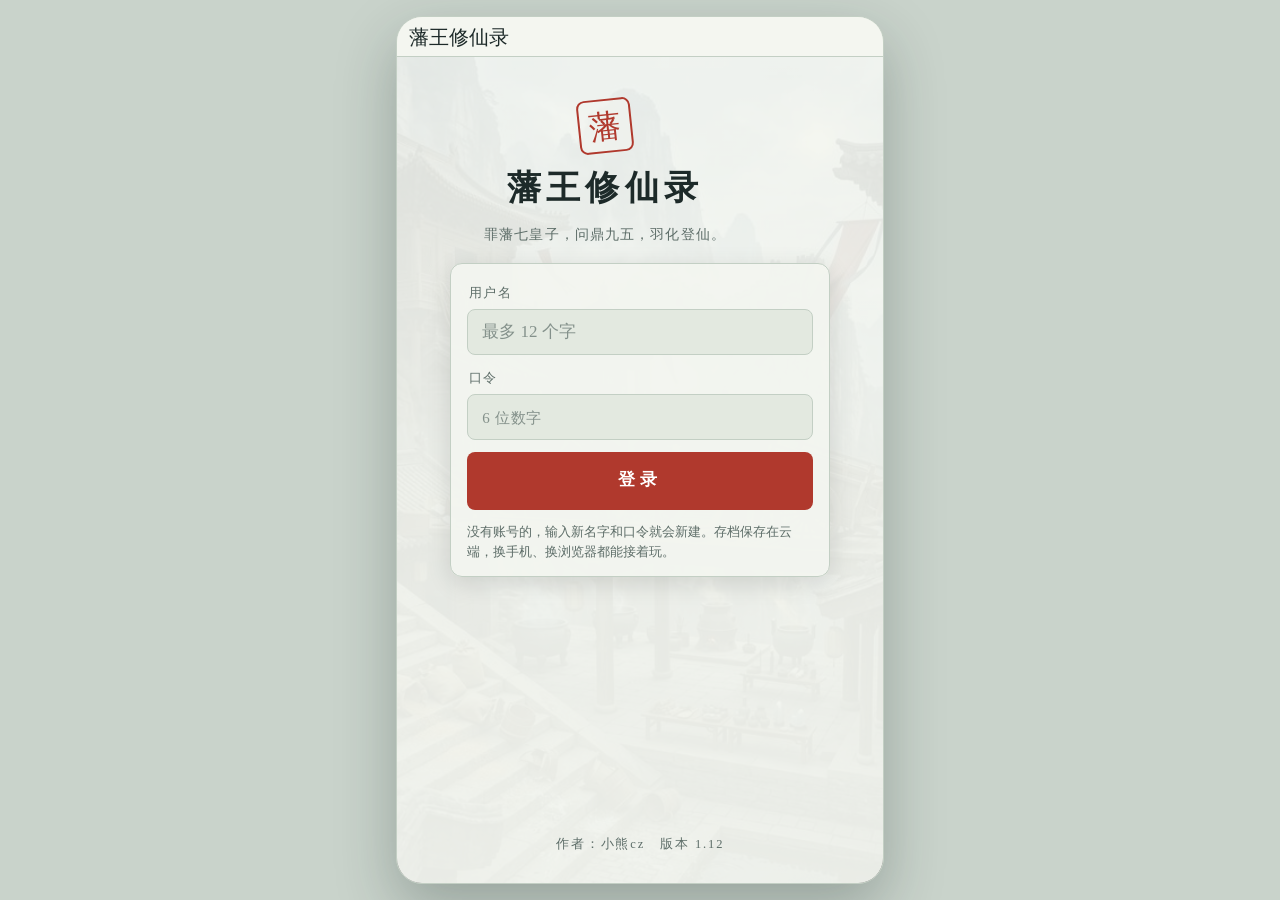
==== commit 005e1ecc: "Add files via upload" ====
--- a/index.html
+++ b/index.html
@@ -10,7 +10,7 @@
 <meta name="apple-mobile-web-app-title" content="藩王修仙录">
 <meta name="format-detection" content="telephone=no">
 <link rel="apple-touch-icon" href="images/icon.png">
-<link rel="stylesheet" href="css/style.css?v=111">
+<link rel="stylesheet" href="css/style.css?v=112">
 </head>
 <body>
 <div id="app">
@@ -21,27 +21,27 @@
     <div id="loading"><div class="lbox"><h1>藩王修仙录</h1><div class="lbar"><i id="lbari"></i></div><p id="ltxt">正在加载……</p></div></div>
   </div>
 </div>
-<script src="data/config.js?v=111"></script>
-<script src="data/partners.js?v=111"></script>
-<script src="data/events.js?v=111"></script>
-<script src="data/help.js?v=111"></script>
-<script src="data/changelog.js?v=111"></script>
-<script src="data/actions.js?v=111"></script>
-<script src="data/ev/gov.js?v=111"></script>
-<script src="data/ev/mil.js?v=111"></script>
-<script src="data/ev/trv.js?v=111"></script>
-<script src="data/ev/cul.js?v=111"></script>
-<script src="data/ev/har.js?v=111"></script>
-<script src="data/ev/crt.js?v=111"></script>
-<script src="data/ev/rnd.js?v=111"></script>
-<script src="data/ev/promo.js?v=111"></script>
-<script src="data/ev/yearend.js?v=111"></script>
+<script src="data/config.js?v=112"></script>
+<script src="data/partners.js?v=112"></script>
+<script src="data/events.js?v=112"></script>
+<script src="data/help.js?v=112"></script>
+<script src="data/changelog.js?v=112"></script>
+<script src="data/actions.js?v=112"></script>
+<script src="data/ev/gov.js?v=112"></script>
+<script src="data/ev/mil.js?v=112"></script>
+<script src="data/ev/trv.js?v=112"></script>
+<script src="data/ev/cul.js?v=112"></script>
+<script src="data/ev/har.js?v=112"></script>
+<script src="data/ev/crt.js?v=112"></script>
+<script src="data/ev/rnd.js?v=112"></script>
+<script src="data/ev/promo.js?v=112"></script>
+<script src="data/ev/yearend.js?v=112"></script>
 <script src="js/lz-string.min.js"></script>
-<script src="js/engine.js?v=111"></script>
-<script src="js/ach.js?v=111"></script>
-<script src="js/cloud.js?v=111"></script>
-<script src="js/ghcfg.js?v=111"></script>
-<script src="js/ghsave.js?v=111"></script>
-<script src="js/main.js?v=111"></script>
+<script src="js/engine.js?v=112"></script>
+<script src="js/ach.js?v=112"></script>
+<script src="js/cloud.js?v=112"></script>
+<script src="js/ghcfg.js?v=112"></script>
+<script src="js/ghsave.js?v=112"></script>
+<script src="js/main.js?v=112"></script>
 </body>
 </html>
--- a/css/style.css
+++ b/css/style.css
@@ -318,3 +318,7 @@
 .login .lacc .opt small{font-size:11.5px}
 .acctpage{padding:12px 12px 18px}
 .acctpage>.page{padding:0;background:none!important;min-height:0}
+
+/* 路线抉择：两个大按钮，一眼看出是分支选择 */
+.opt.route{font-size:19px;font-weight:600;font-family:var(--title);padding:16px 16px;border-left-width:5px;border-left-color:var(--cinnabar);letter-spacing:.05em}
+.opt.route small{font-size:14px;font-weight:400;font-family:inherit;letter-spacing:0;margin-top:6px;line-height:1.5}
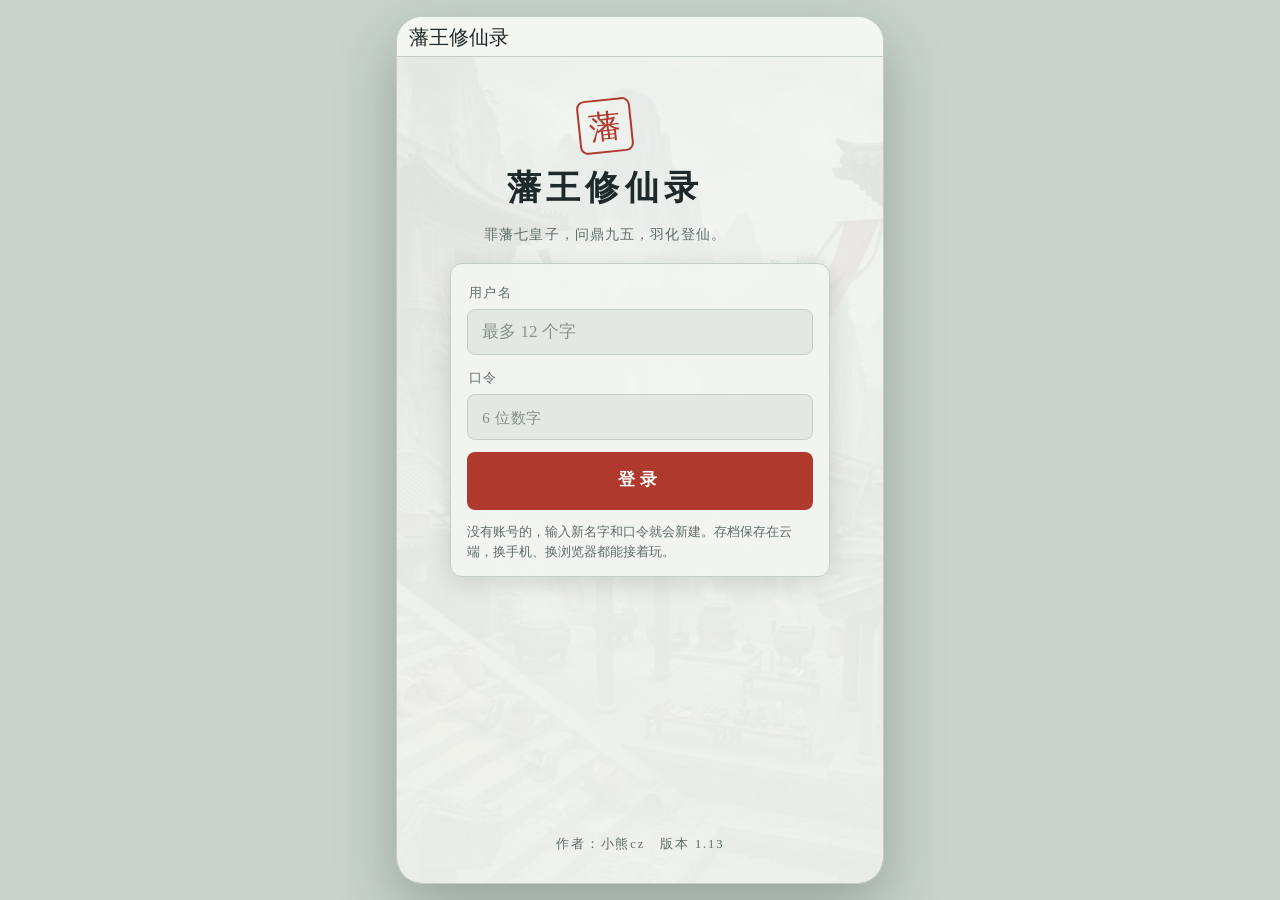
==== commit 3c5a6ff3: "Add files via upload" ====
--- a/index.html
+++ b/index.html
@@ -10,7 +10,7 @@
 <meta name="apple-mobile-web-app-title" content="藩王修仙录">
 <meta name="format-detection" content="telephone=no">
 <link rel="apple-touch-icon" href="images/icon.png">
-<link rel="stylesheet" href="css/style.css?v=112">
+<link rel="stylesheet" href="css/style.css?v=113">
 </head>
 <body>
 <div id="app">
@@ -21,27 +21,27 @@
     <div id="loading"><div class="lbox"><h1>藩王修仙录</h1><div class="lbar"><i id="lbari"></i></div><p id="ltxt">正在加载……</p></div></div>
   </div>
 </div>
-<script src="data/config.js?v=112"></script>
-<script src="data/partners.js?v=112"></script>
-<script src="data/events.js?v=112"></script>
-<script src="data/help.js?v=112"></script>
-<script src="data/changelog.js?v=112"></script>
-<script src="data/actions.js?v=112"></script>
-<script src="data/ev/gov.js?v=112"></script>
-<script src="data/ev/mil.js?v=112"></script>
-<script src="data/ev/trv.js?v=112"></script>
-<script src="data/ev/cul.js?v=112"></script>
-<script src="data/ev/har.js?v=112"></script>
-<script src="data/ev/crt.js?v=112"></script>
-<script src="data/ev/rnd.js?v=112"></script>
-<script src="data/ev/promo.js?v=112"></script>
-<script src="data/ev/yearend.js?v=112"></script>
+<script src="data/config.js?v=113"></script>
+<script src="data/partners.js?v=113"></script>
+<script src="data/events.js?v=113"></script>
+<script src="data/help.js?v=113"></script>
+<script src="data/changelog.js?v=113"></script>
+<script src="data/actions.js?v=113"></script>
+<script src="data/ev/gov.js?v=113"></script>
+<script src="data/ev/mil.js?v=113"></script>
+<script src="data/ev/trv.js?v=113"></script>
+<script src="data/ev/cul.js?v=113"></script>
+<script src="data/ev/har.js?v=113"></script>
+<script src="data/ev/crt.js?v=113"></script>
+<script src="data/ev/rnd.js?v=113"></script>
+<script src="data/ev/promo.js?v=113"></script>
+<script src="data/ev/yearend.js?v=113"></script>
 <script src="js/lz-string.min.js"></script>
-<script src="js/engine.js?v=112"></script>
-<script src="js/ach.js?v=112"></script>
-<script src="js/cloud.js?v=112"></script>
-<script src="js/ghcfg.js?v=112"></script>
-<script src="js/ghsave.js?v=112"></script>
-<script src="js/main.js?v=112"></script>
+<script src="js/engine.js?v=113"></script>
+<script src="js/ach.js?v=113"></script>
+<script src="js/cloud.js?v=113"></script>
+<script src="js/ghcfg.js?v=113"></script>
+<script src="js/ghsave.js?v=113"></script>
+<script src="js/main.js?v=113"></script>
 </body>
 </html>
